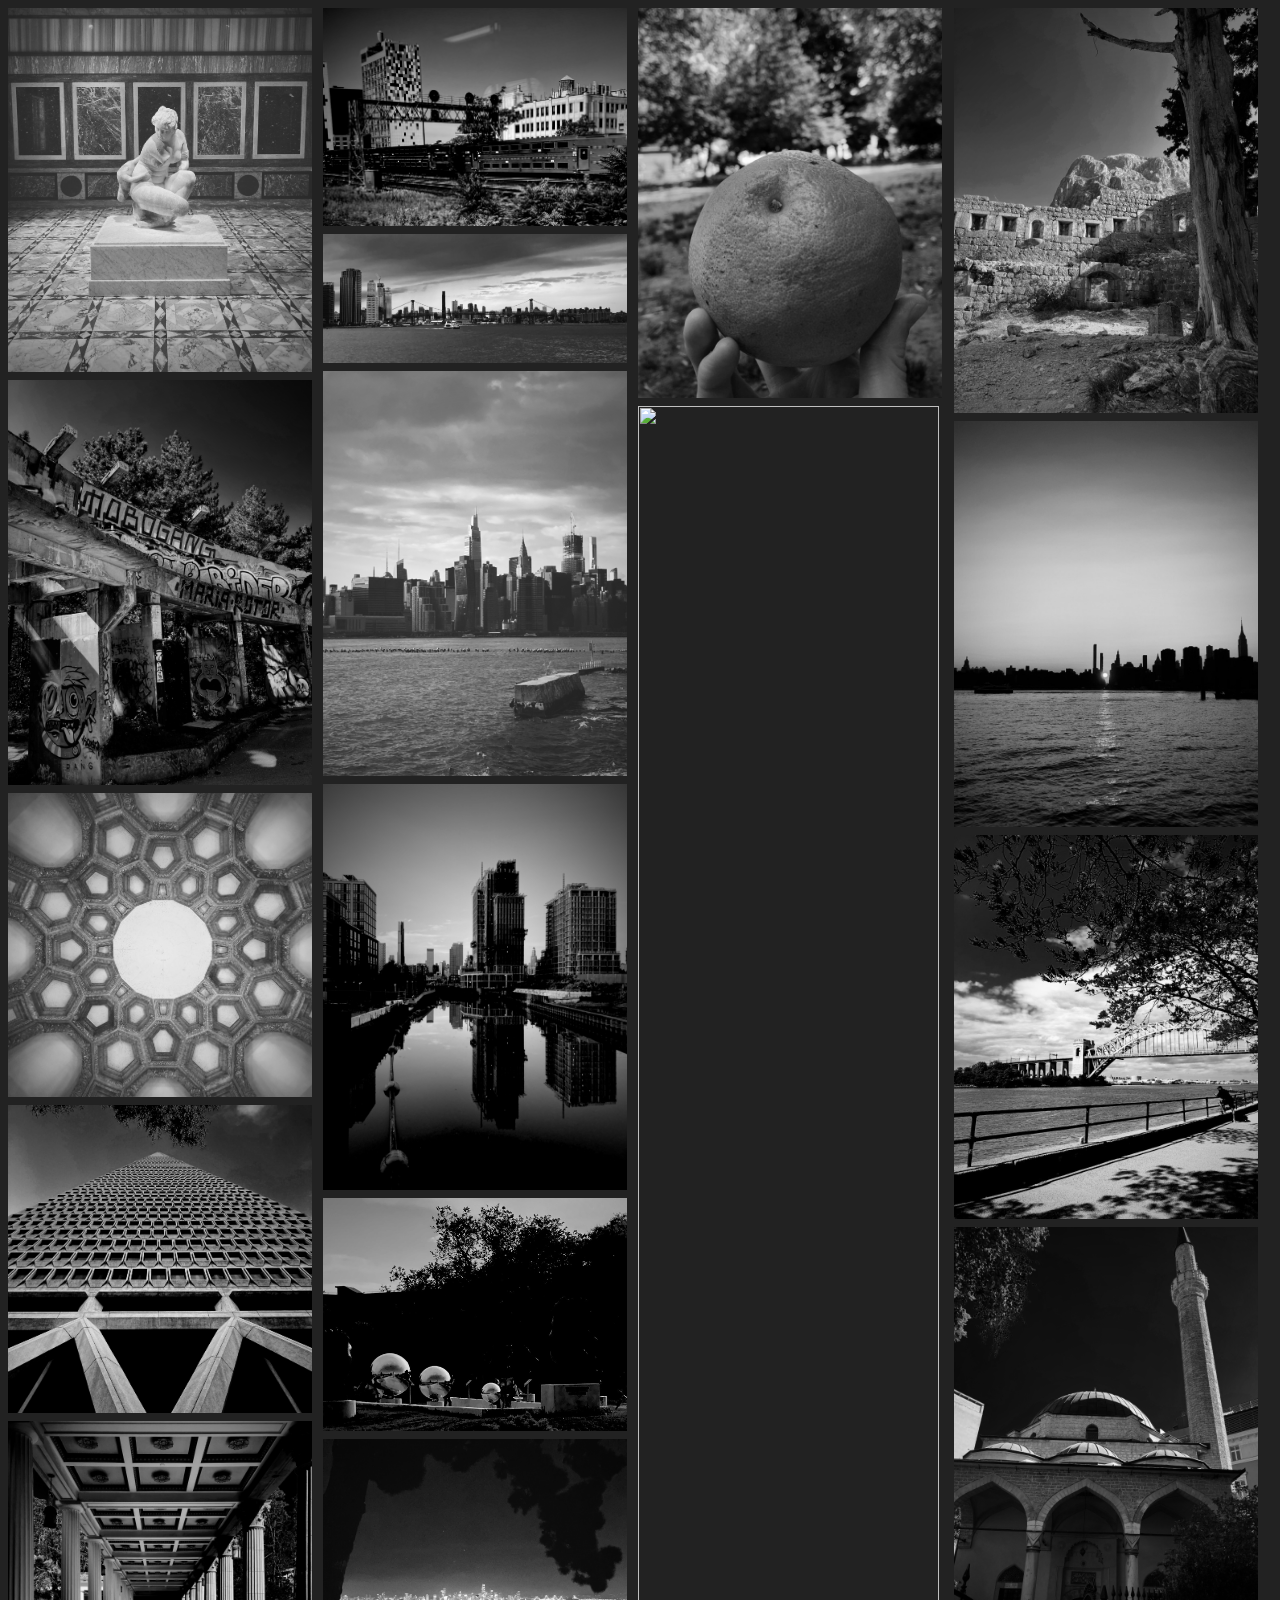
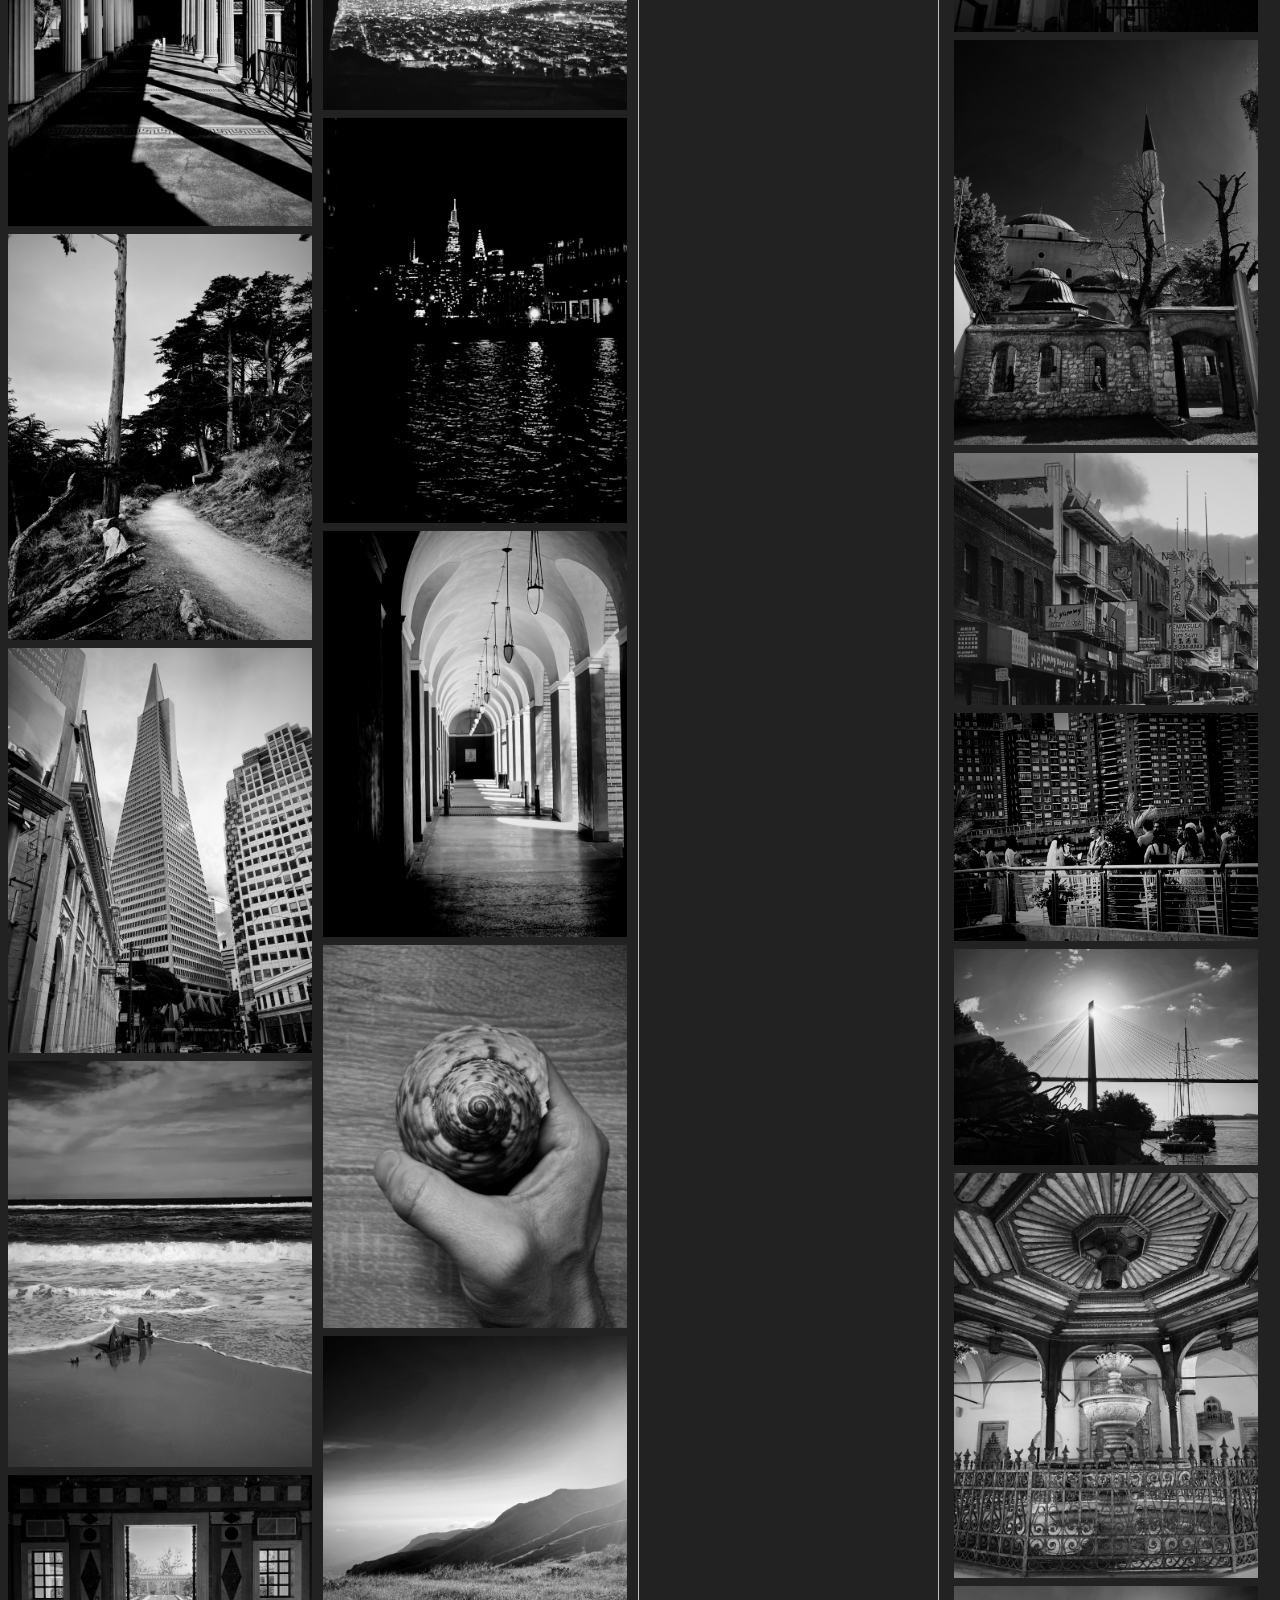
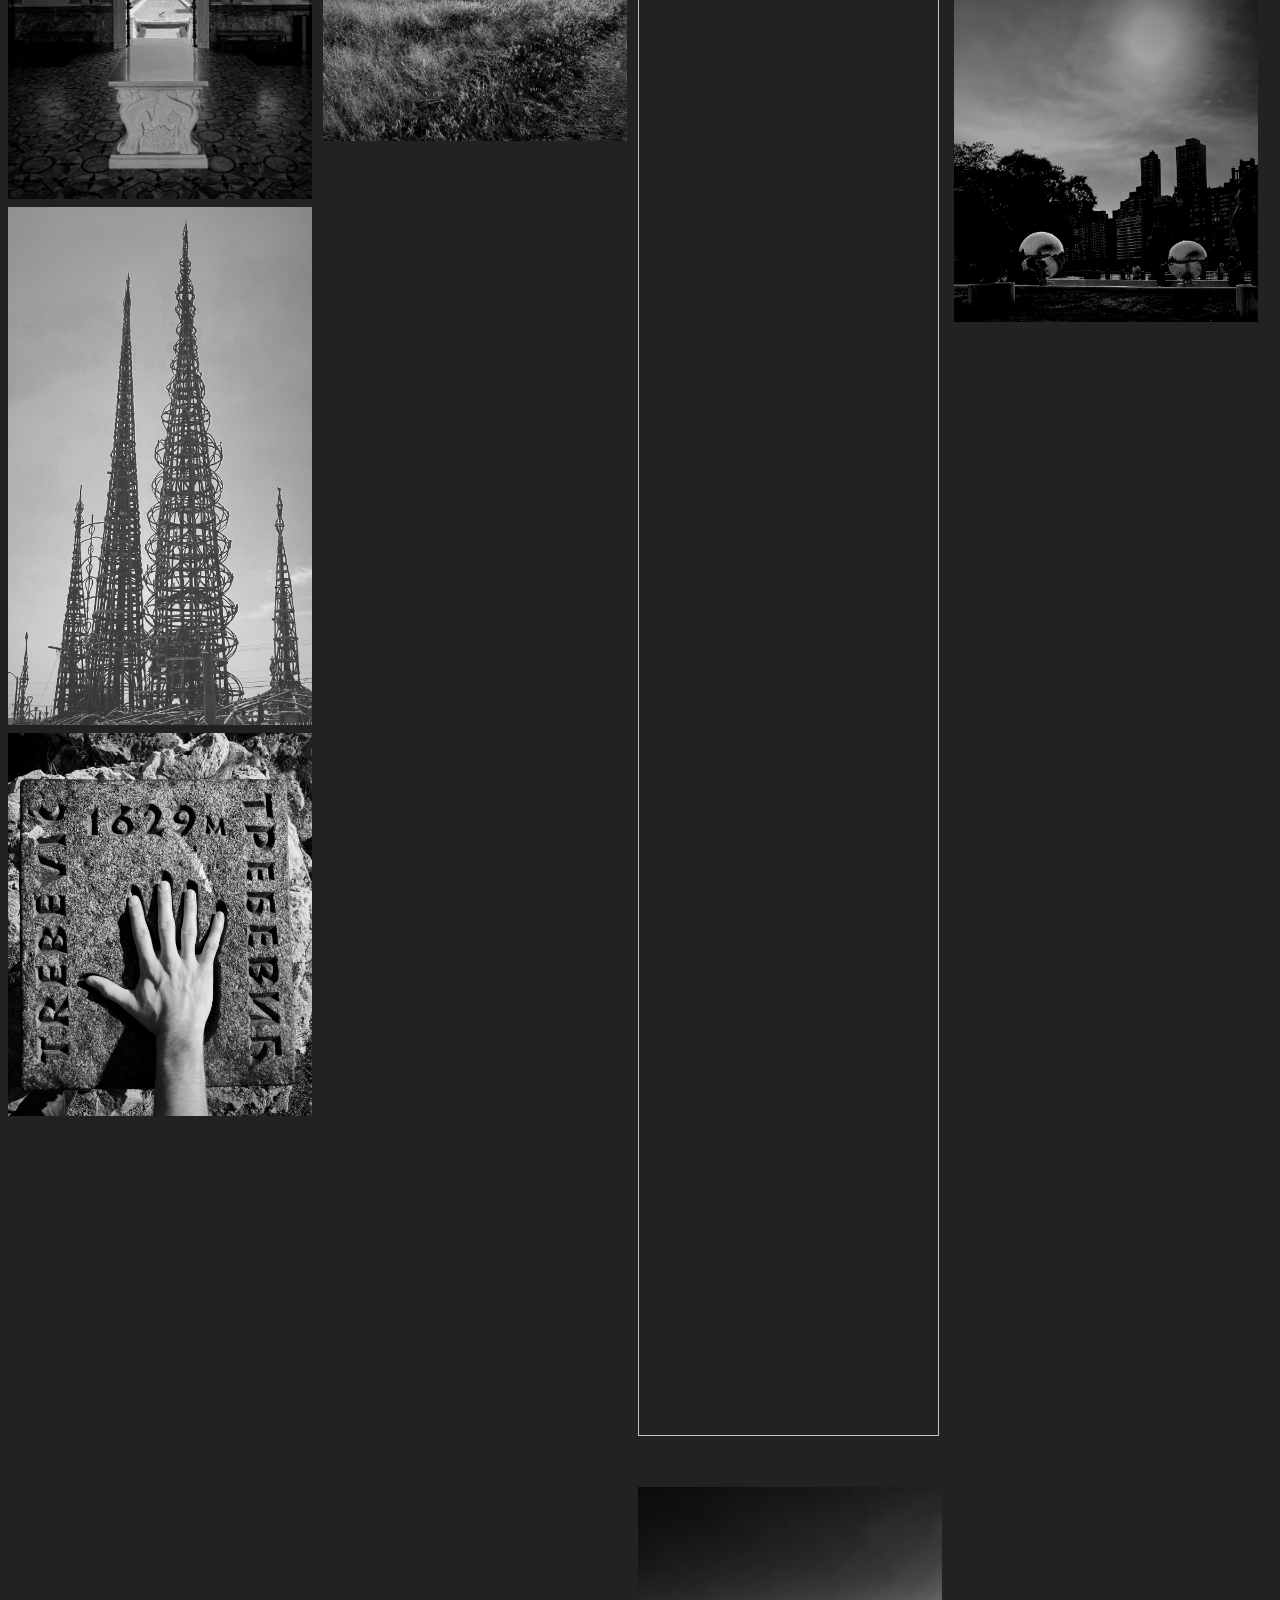
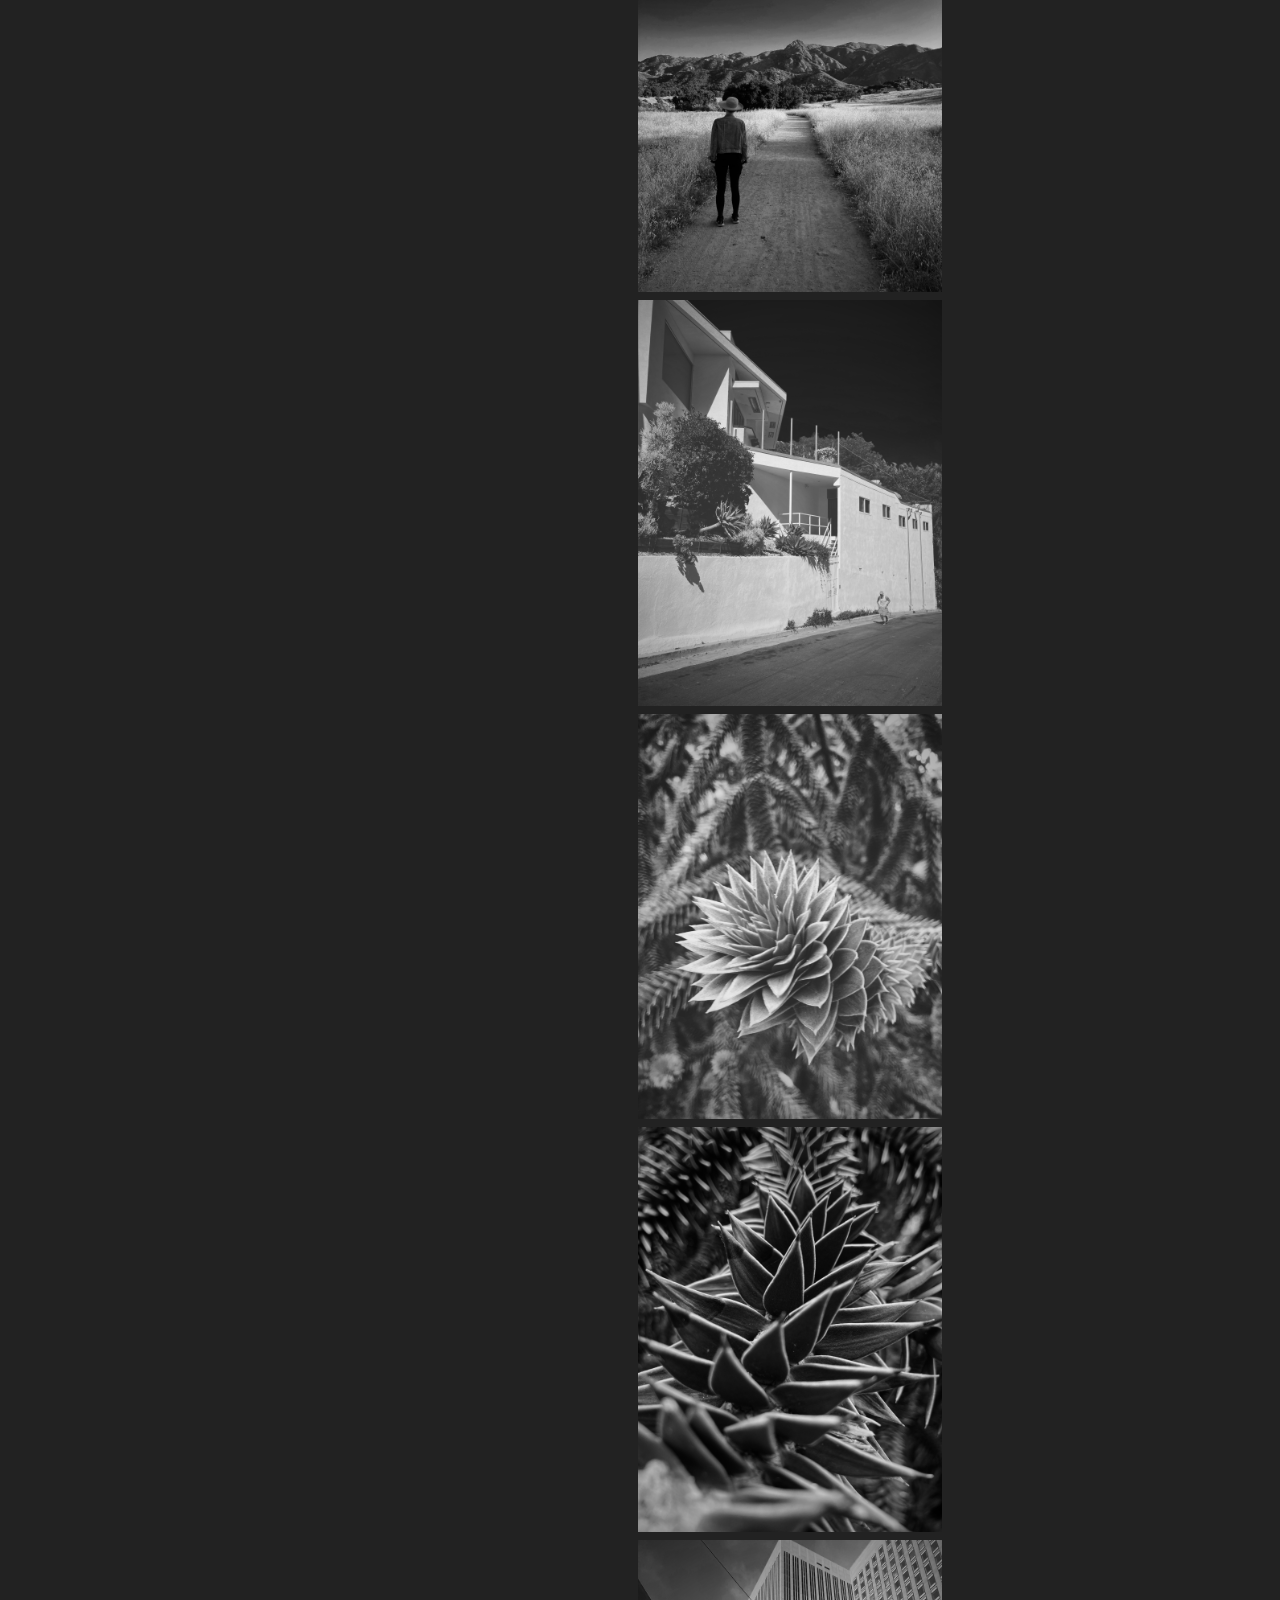
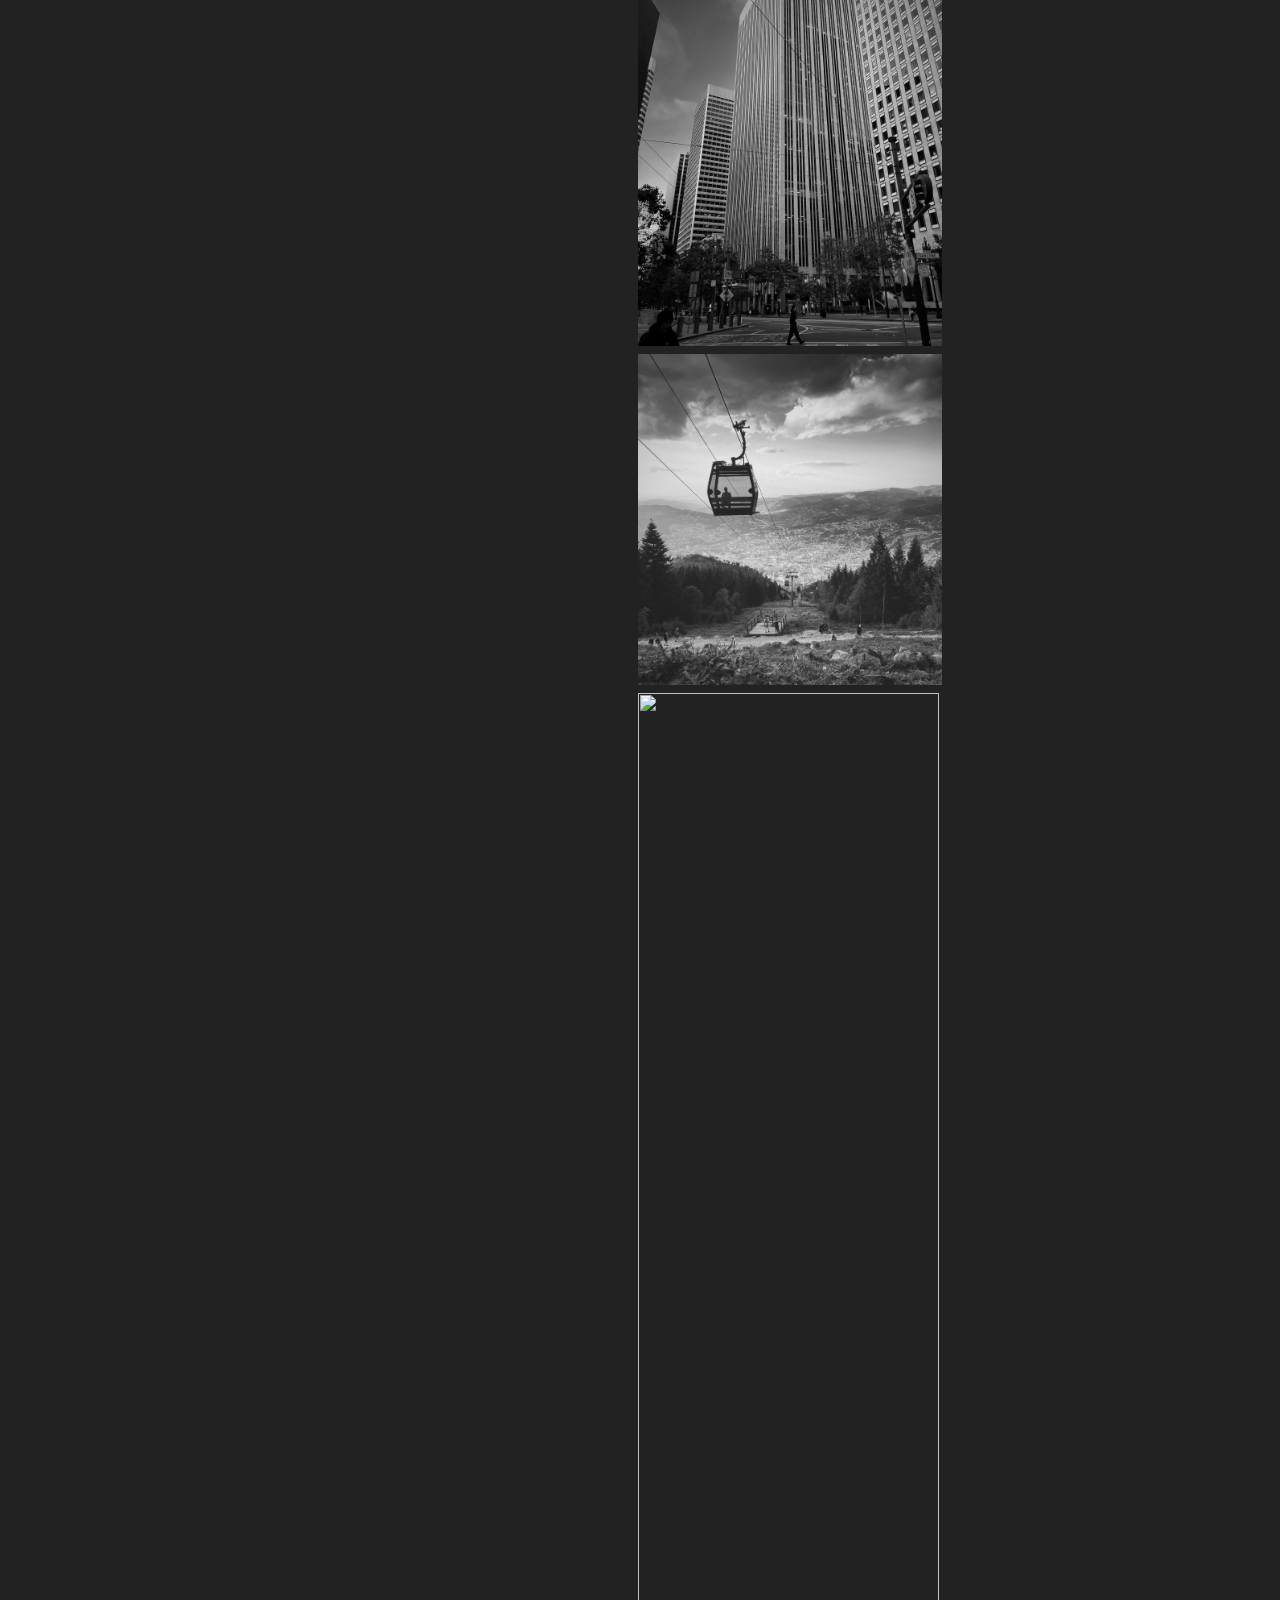
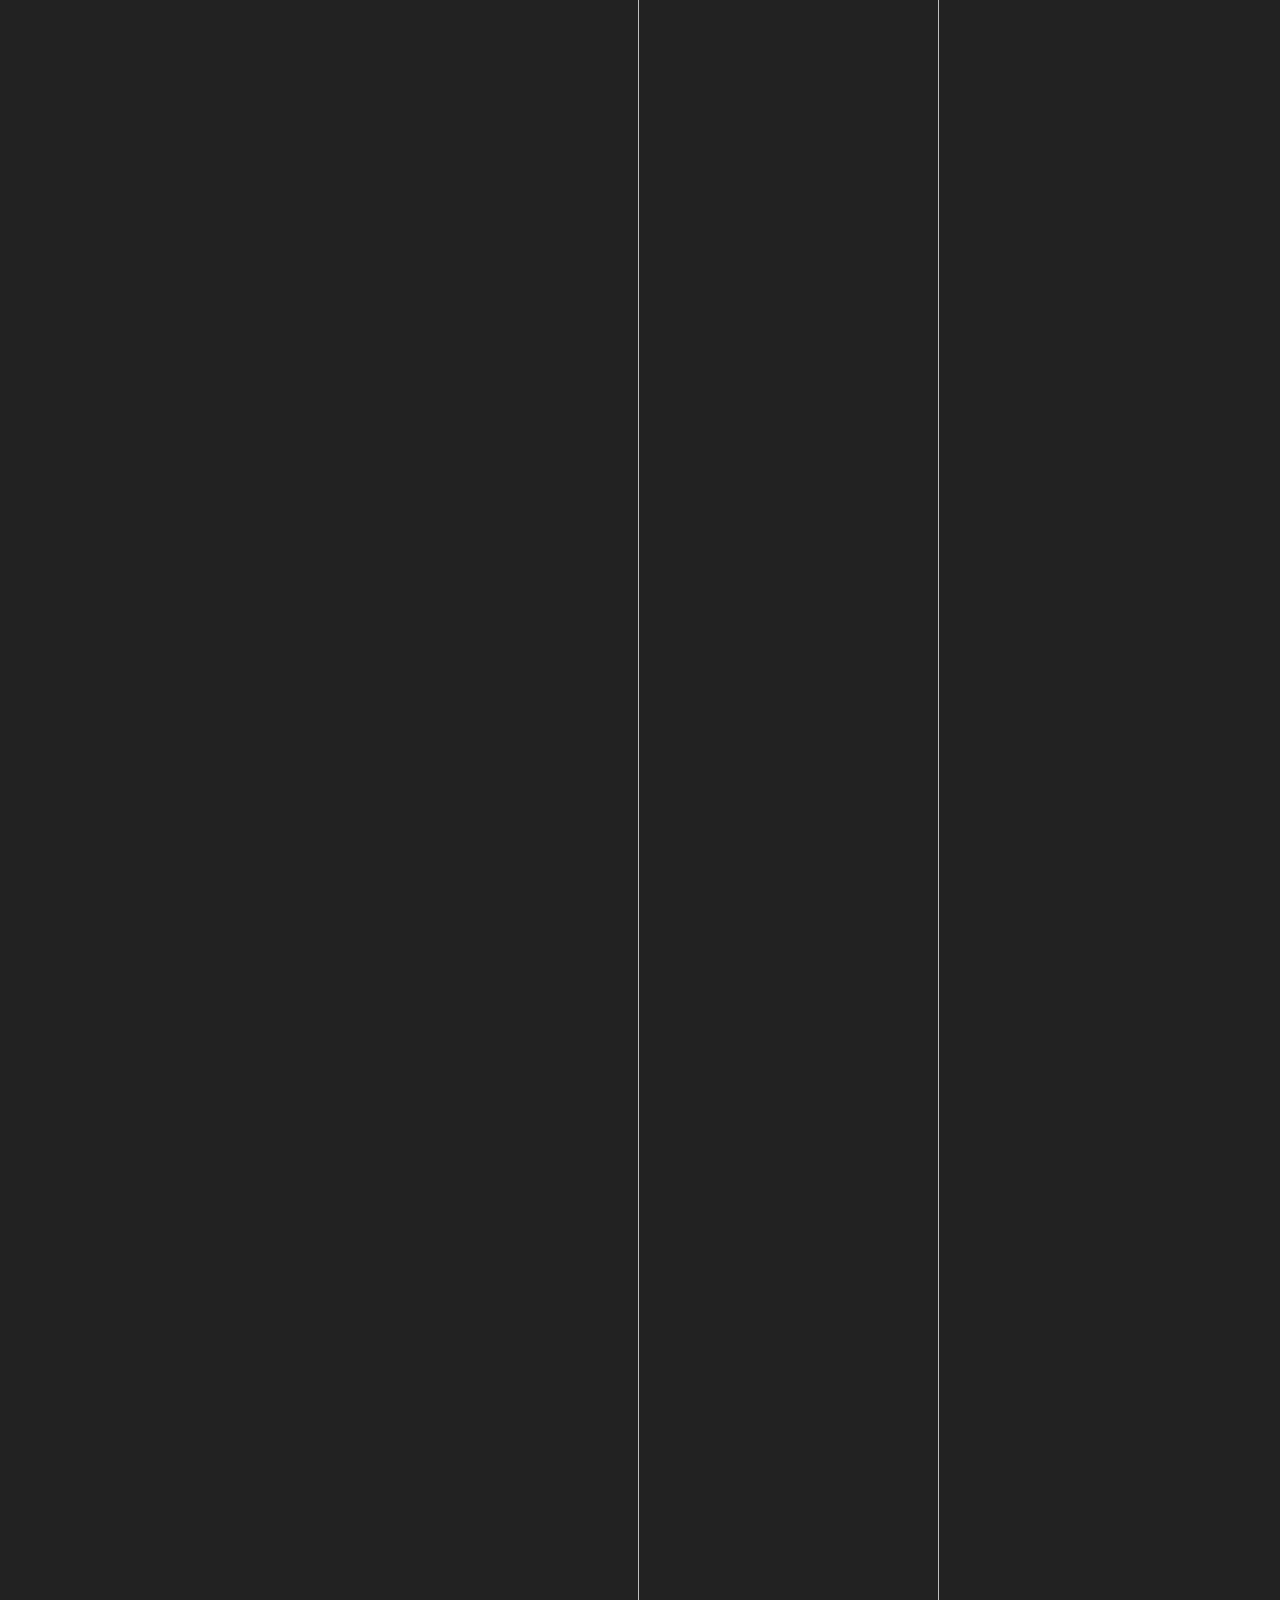
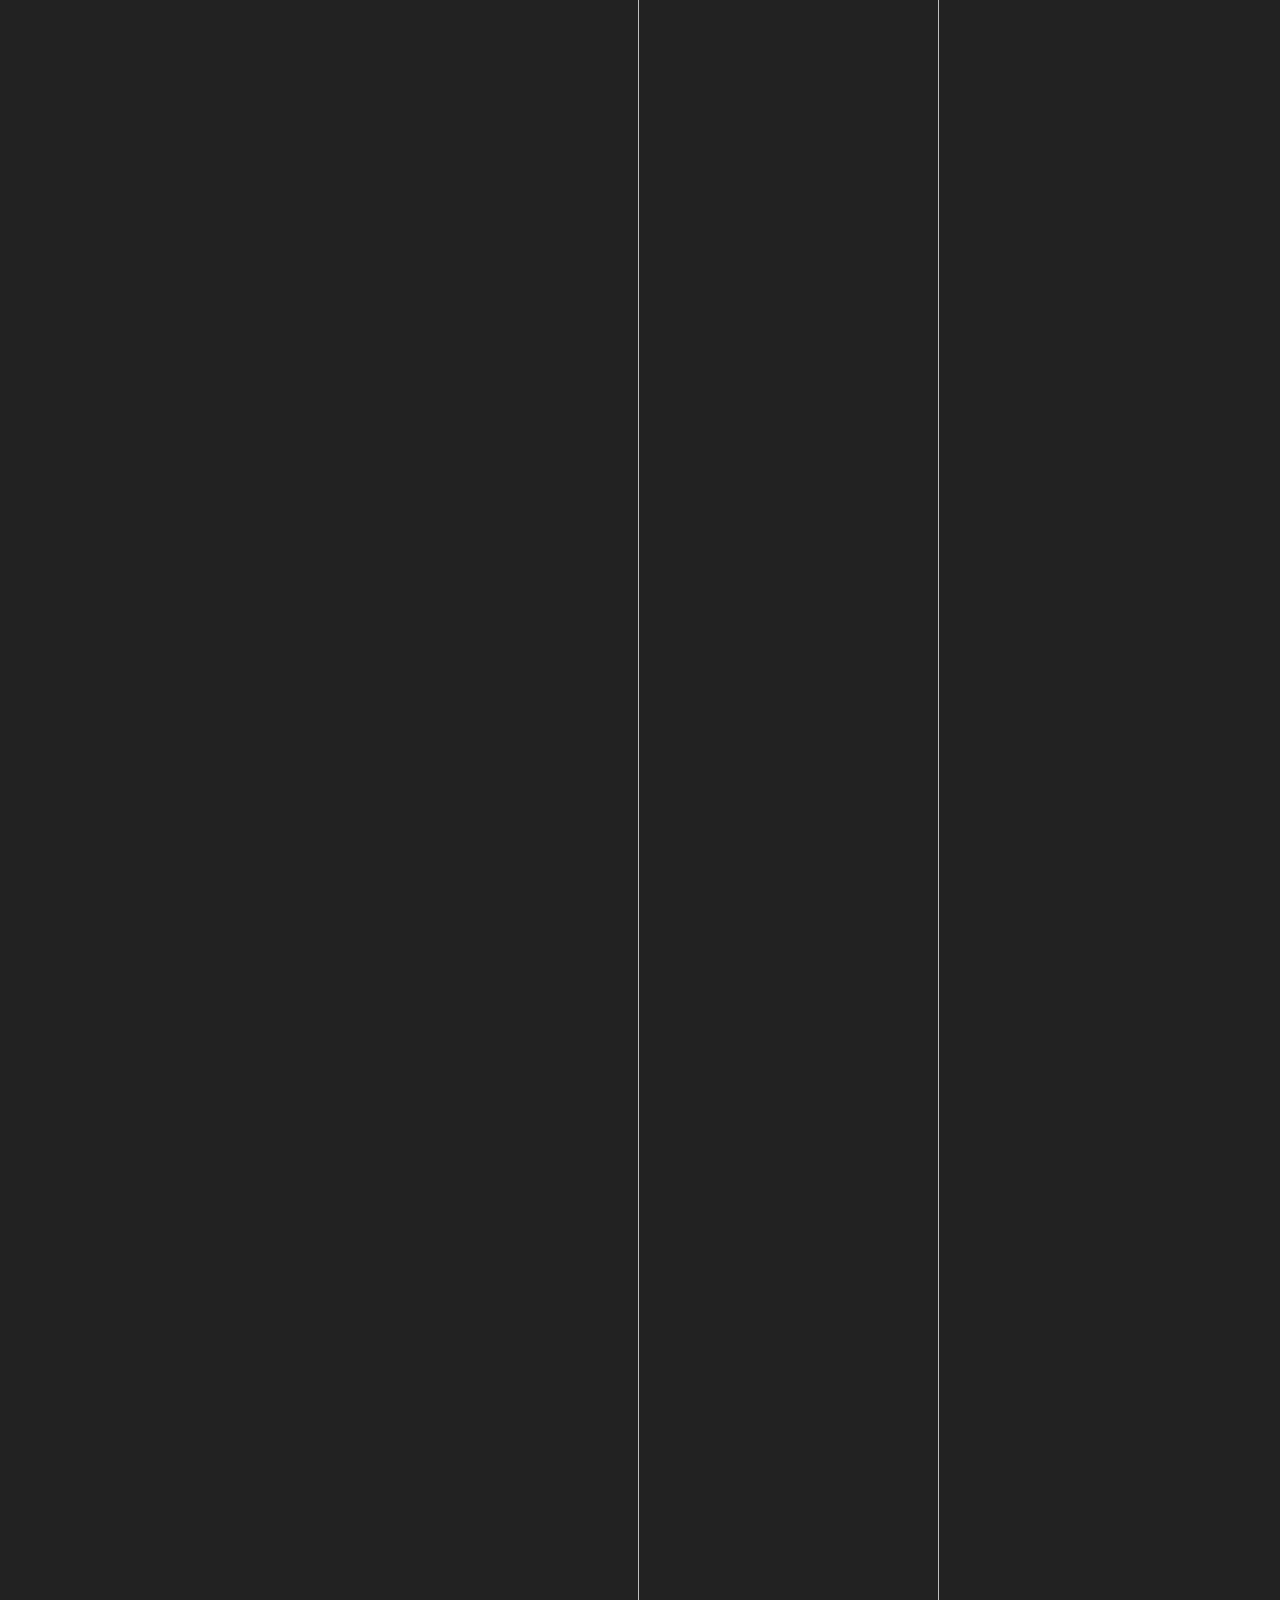
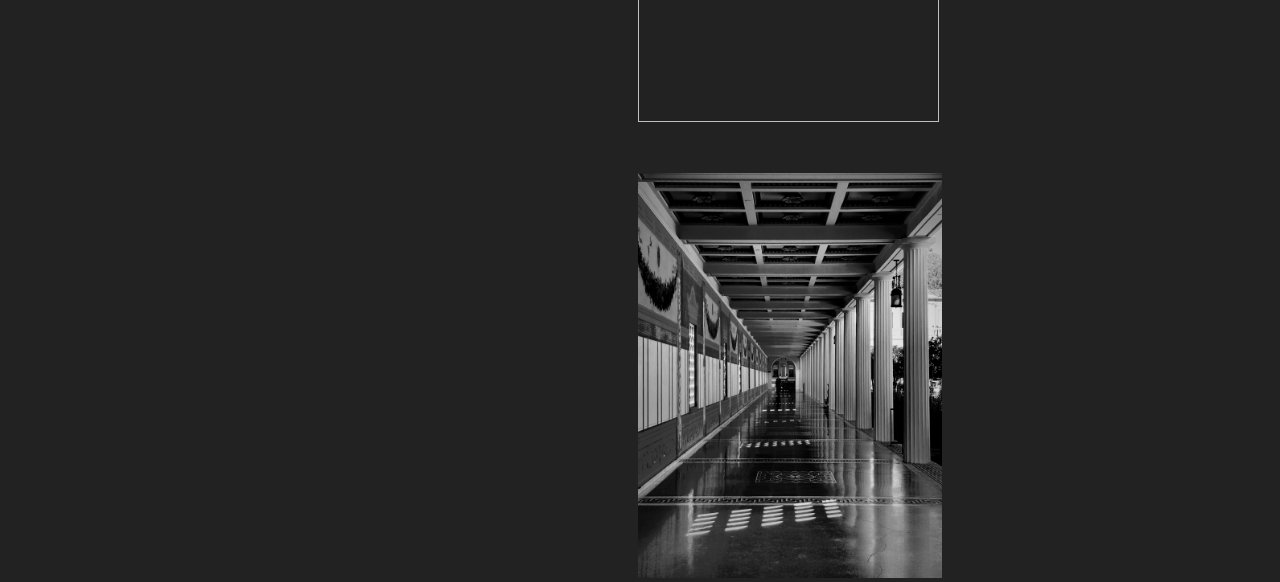
==== Gallery/gallery.html @ 45062920 "initial gallery view upload" ====
<html>
  <head>
    <meta charset="utf-8">
    <title>Gallery</title>
    <style>
      
        body{
            margin:0px;
            padding:0px;
            background-color: #222;
            align-items: center;
        }

        .overlay {
          position: fixed;
          background-color: RGBA(0,0,0,0);
          background-repeat: no-repeat;
          background-position: center;  
          background-attachment: fixed;
          background-size: contain;
          width: 100%;
          height:100%;
          z-index: -1;
          top: 0;
          left: 0;
          cursor: zoom-out;
          background-image: none;
          pointer-events: none;
      }

        .images-container {
            text-align: center;
        }
        .container-image {
            padding: 0px;
        }
        
        .row {
          display: flex;
          flex-wrap: wrap;
          padding: 0 0px;
        }

        /* Create four equal columns that sits next to each other */
        .column {
          flex: 24.75%;
          max-width: 24%;
          padding: 4 4px;
        }

        img {
          width: 100%;
          margin: 4 4 4 4px;
        }

        .column img {
          /*margin-top: 8px;*/
          vertical-align: middle;
          width: 99%;

          outline: solid 1px #222;
          transition: outline 0.2s ease-out;
        }

        .column img:hover {
          outline-width: 1px;
          outline-color: #ddd;
        }

        /* Responsive layout - makes a two column-layout instead of four columns */
        @media screen and (max-width: 800px) {
          .column {
            flex: 48%;
            max-width: 48%;
          }
        }

        /* Responsive layout - makes the two columns stack on top of each other instead of next to each other */
        @media screen and (max-width: 600px) {
          .column {
            flex: 99%;
            max-width: 99%;
          }
        }

    </style>

  </head>
  <body>
    <!-- <div class="images-container" id="main"></div>-->
    <div class="overlay" id="overlay"></div>
    <div class="row" id="row"> 
    </div>
    <script src="./js/script.js"></script>
  </body>
</html>
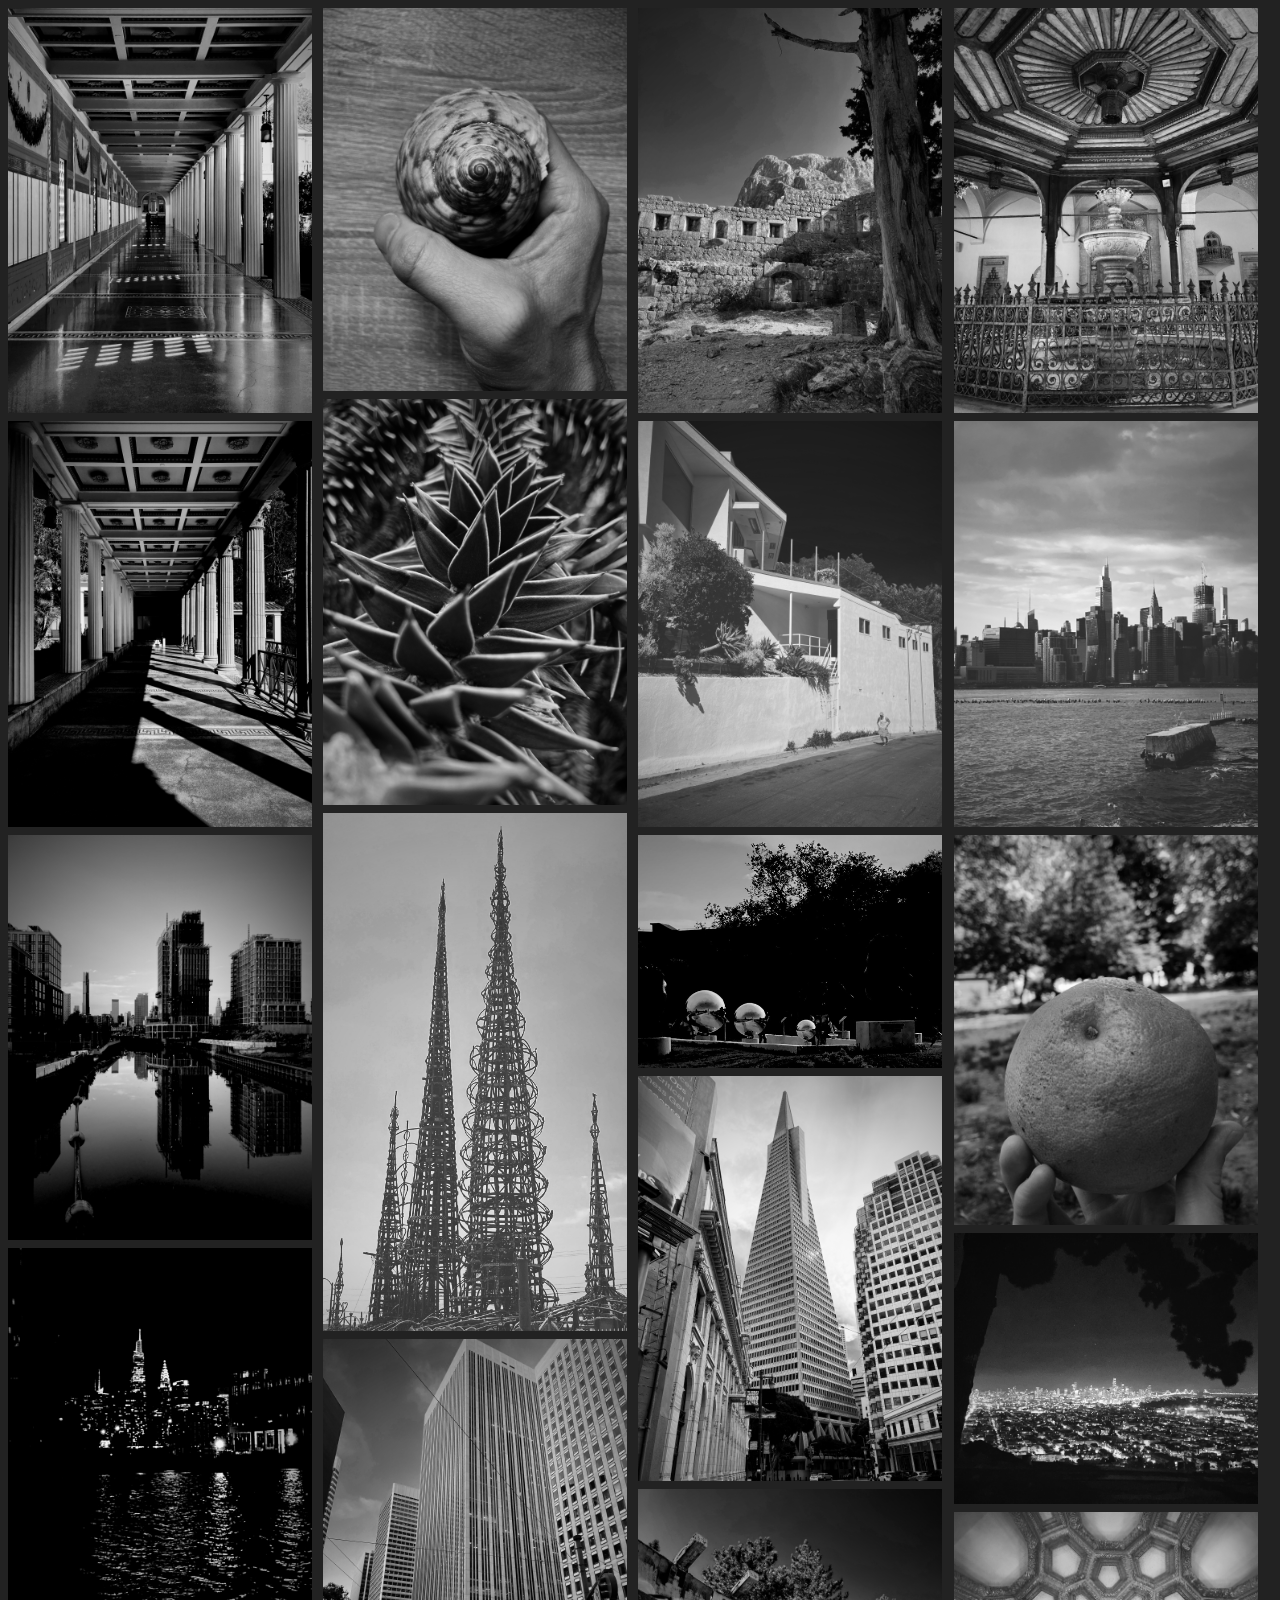
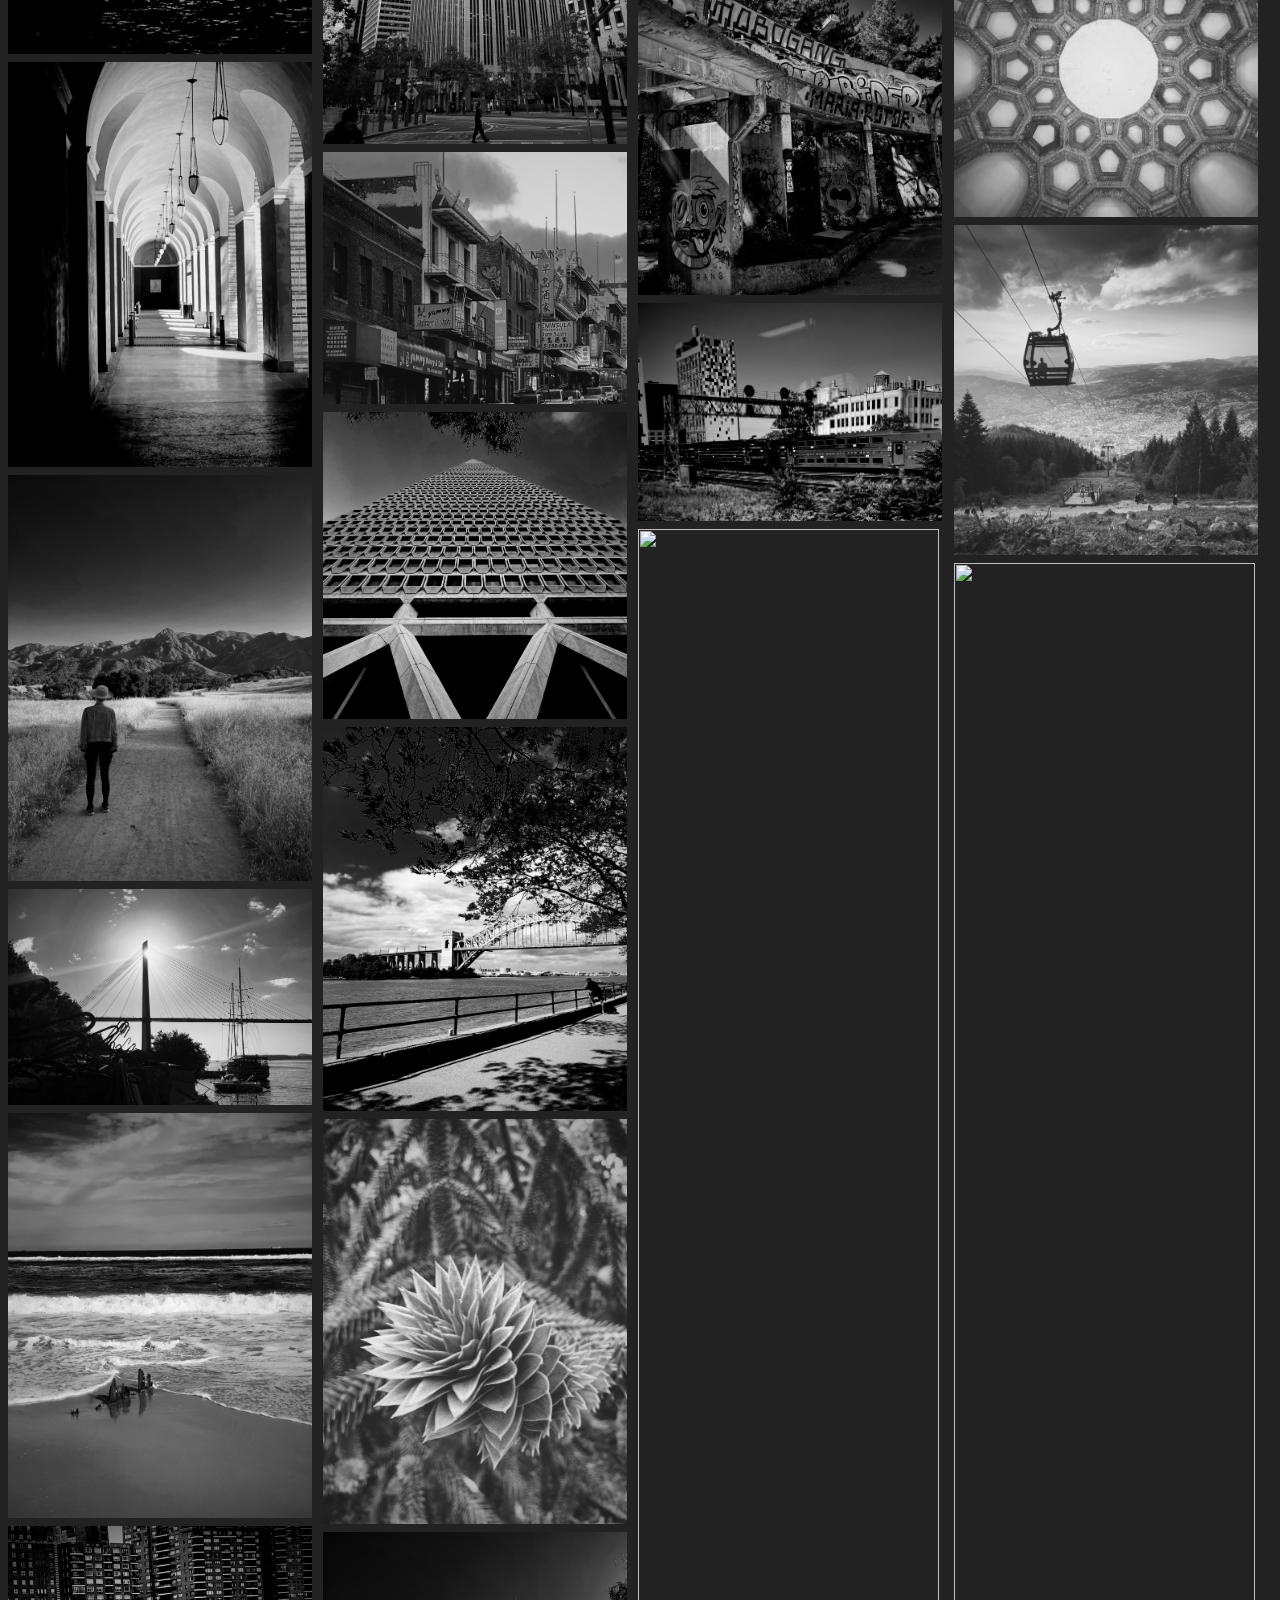
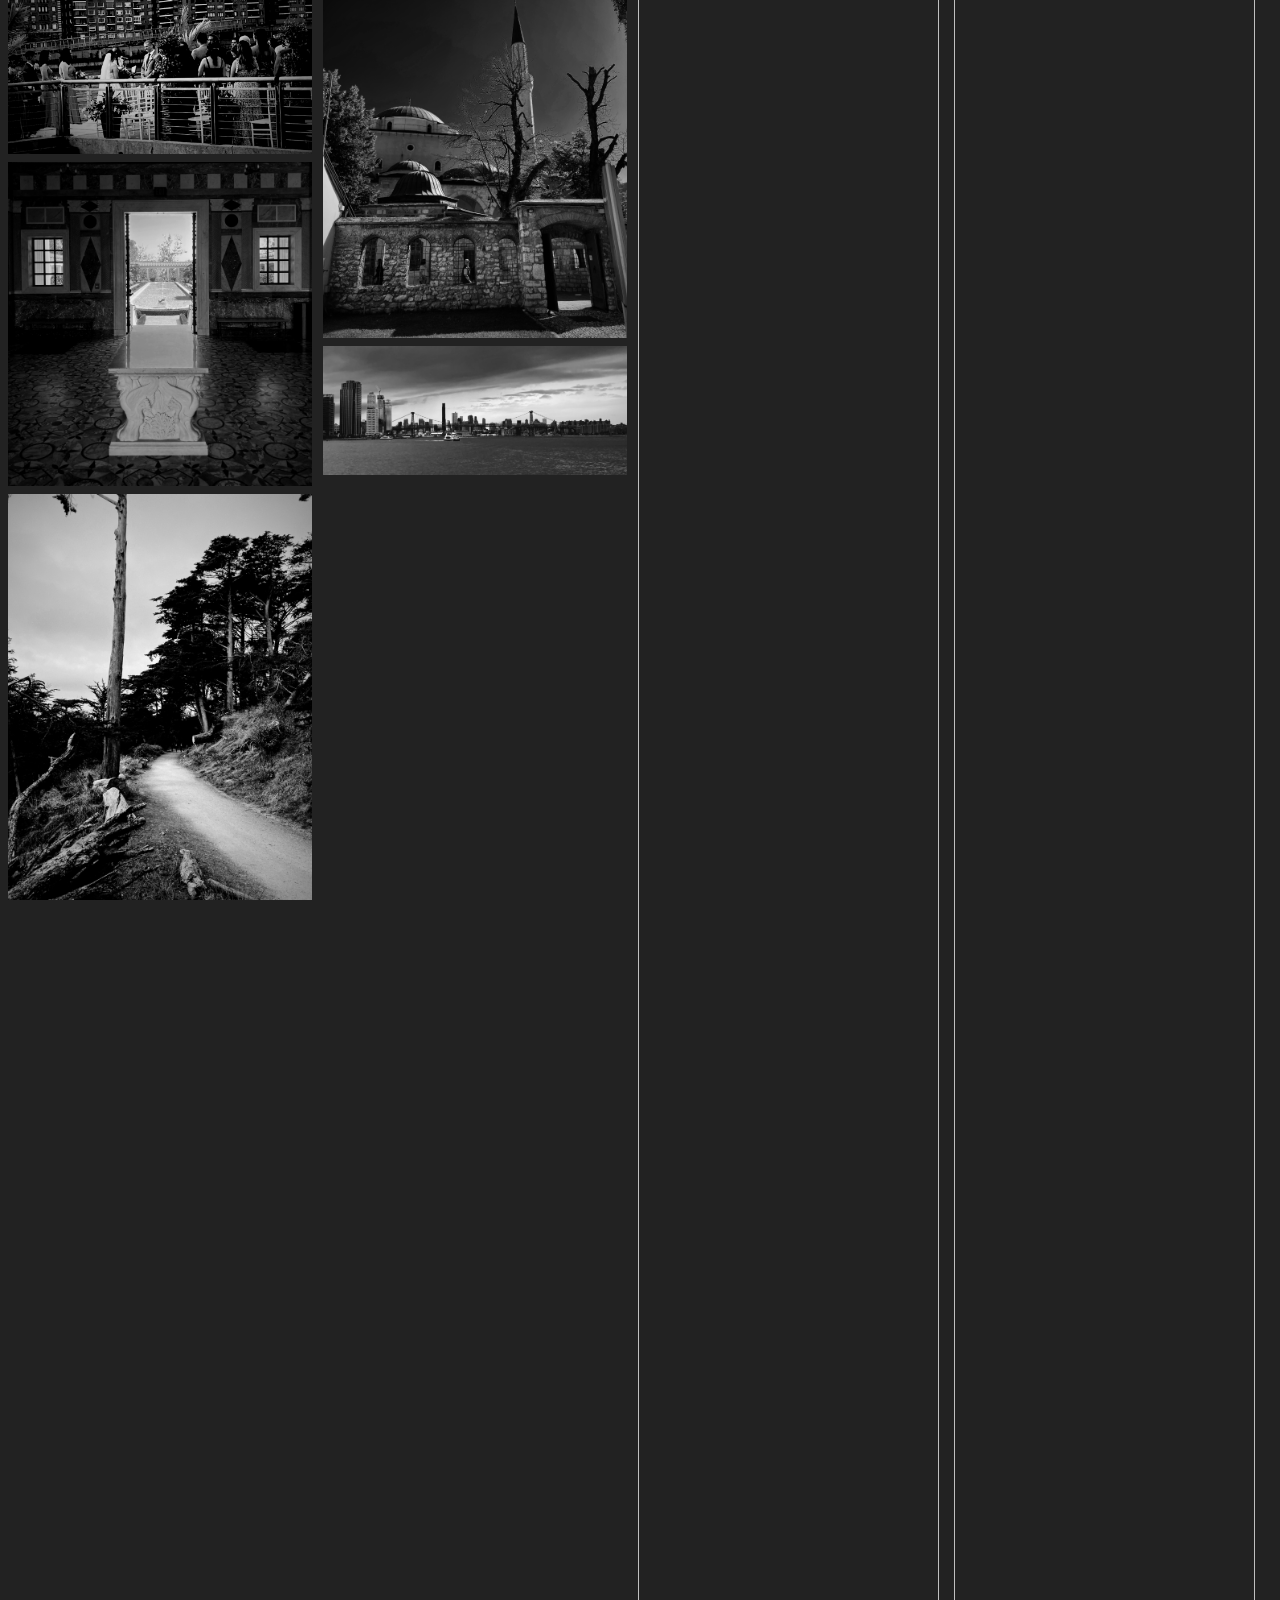
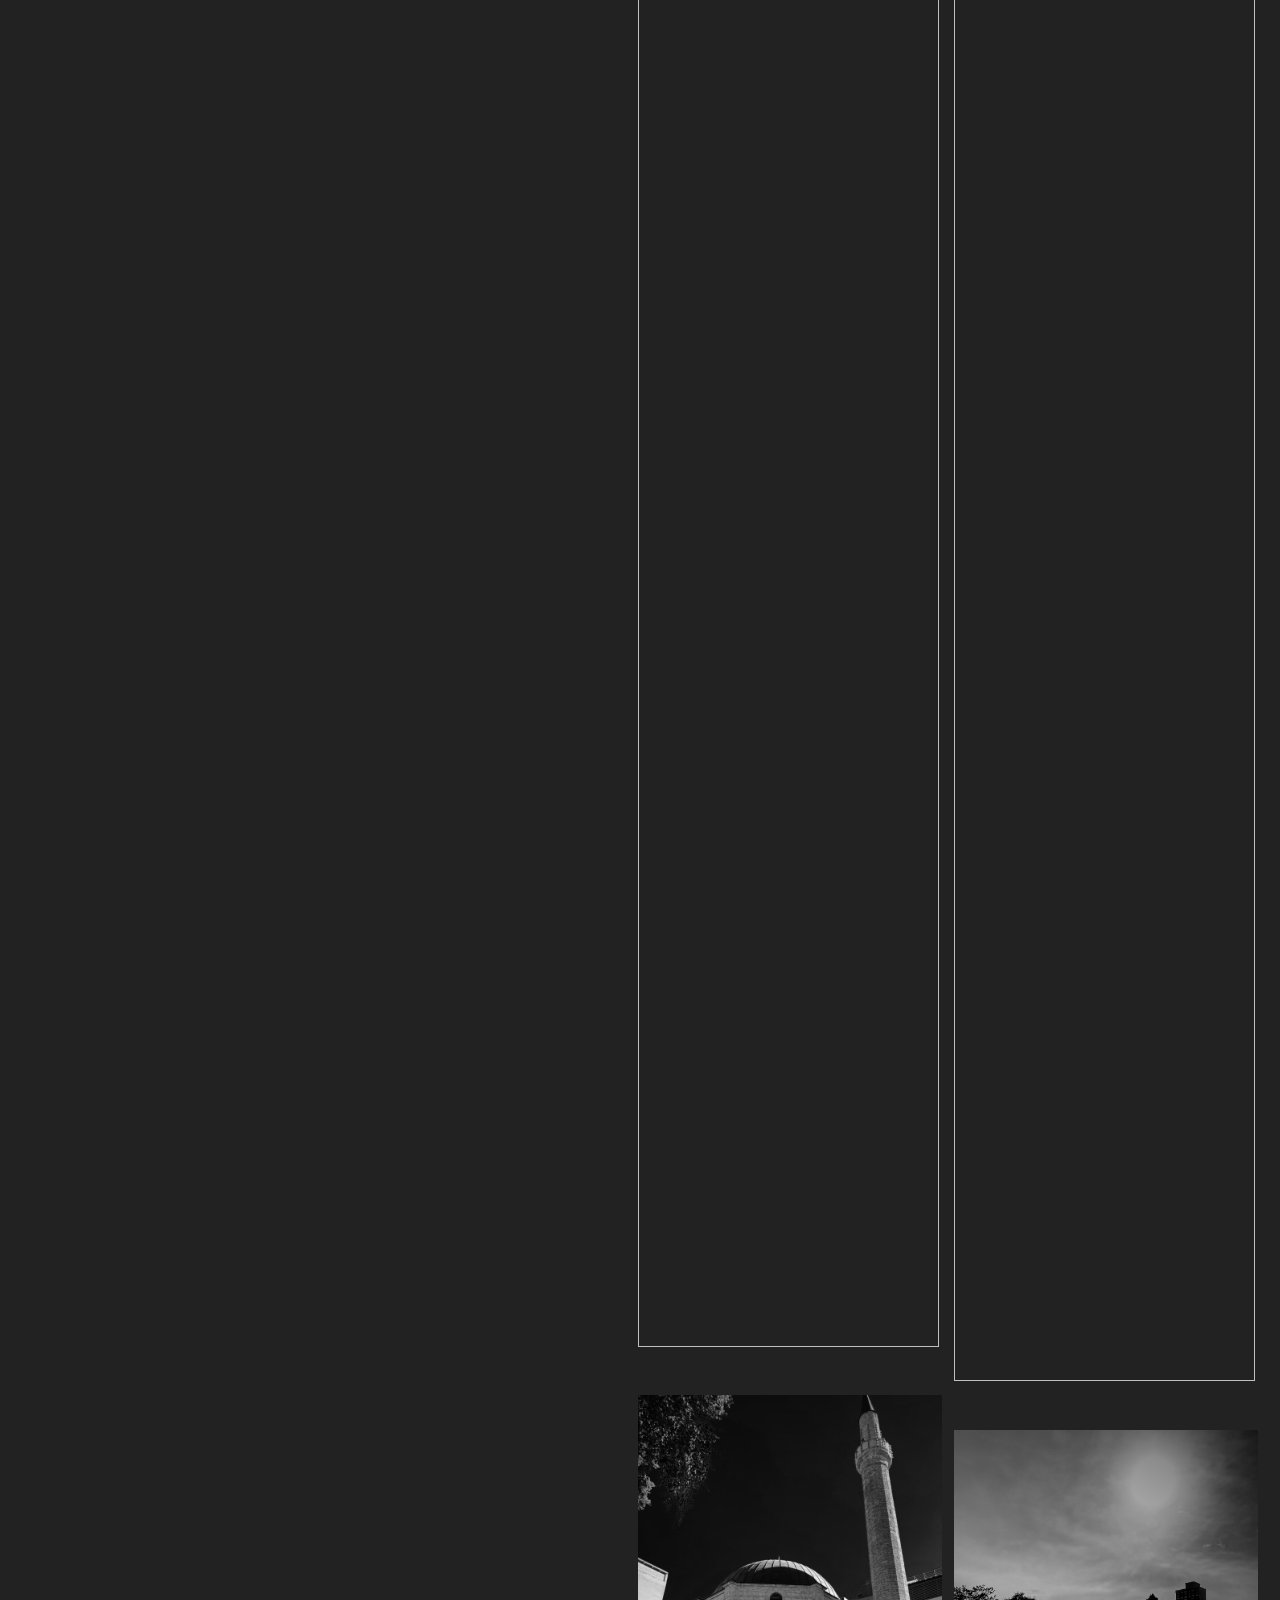
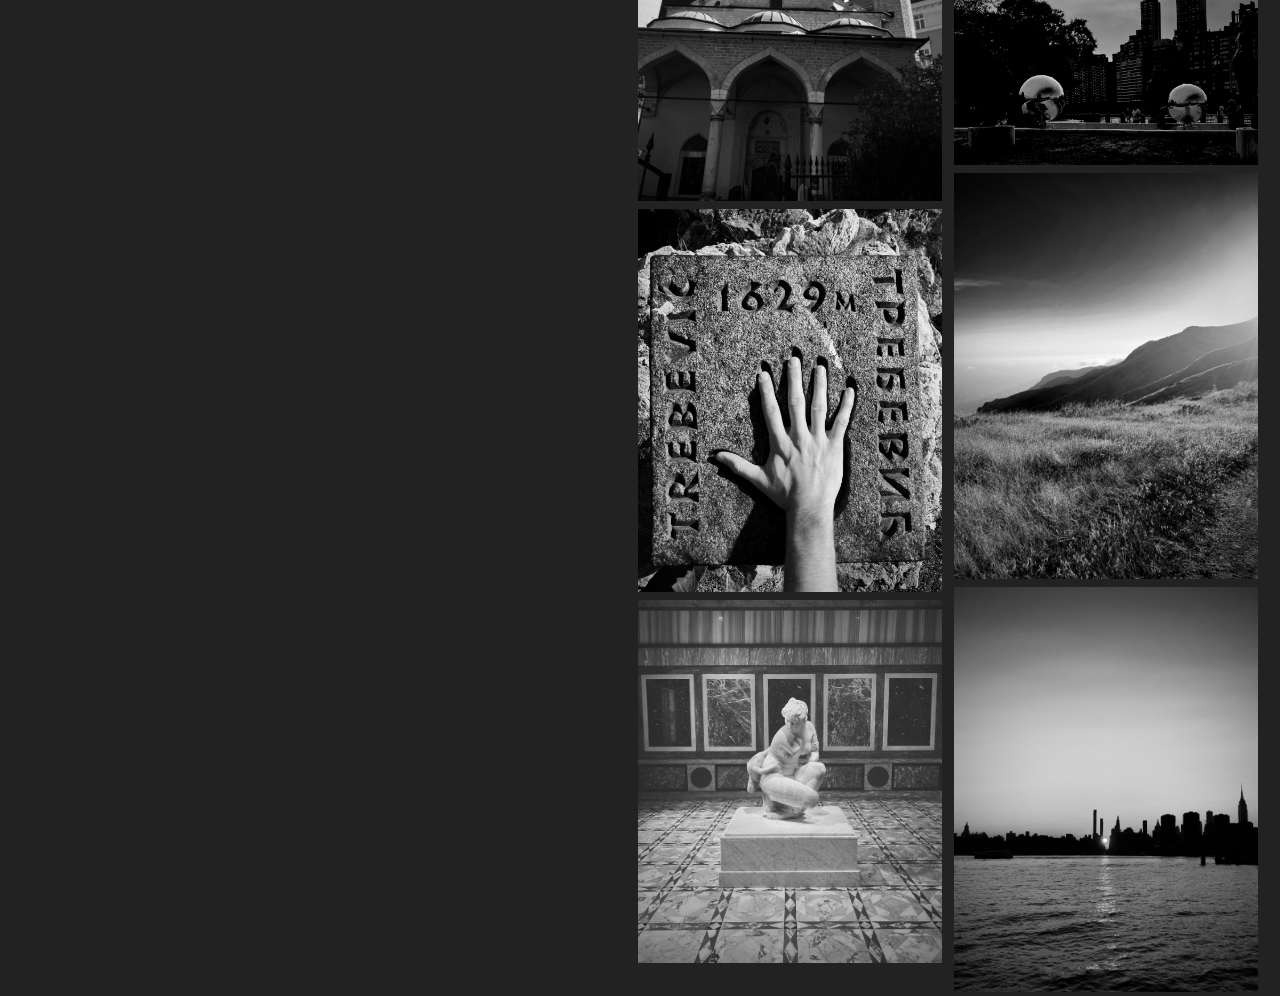
==== commit adefb1f8: "update gallery html" ====
--- a/Gallery/gallery.html
+++ b/Gallery/gallery.html
@@ -2,6 +2,7 @@
   <head>
     <meta charset="utf-8">
     <title>Gallery</title>
+    <link rel="icon" type="image/x-icon" href="/Assets/favicon.ico">
     <style>
       
         body{
